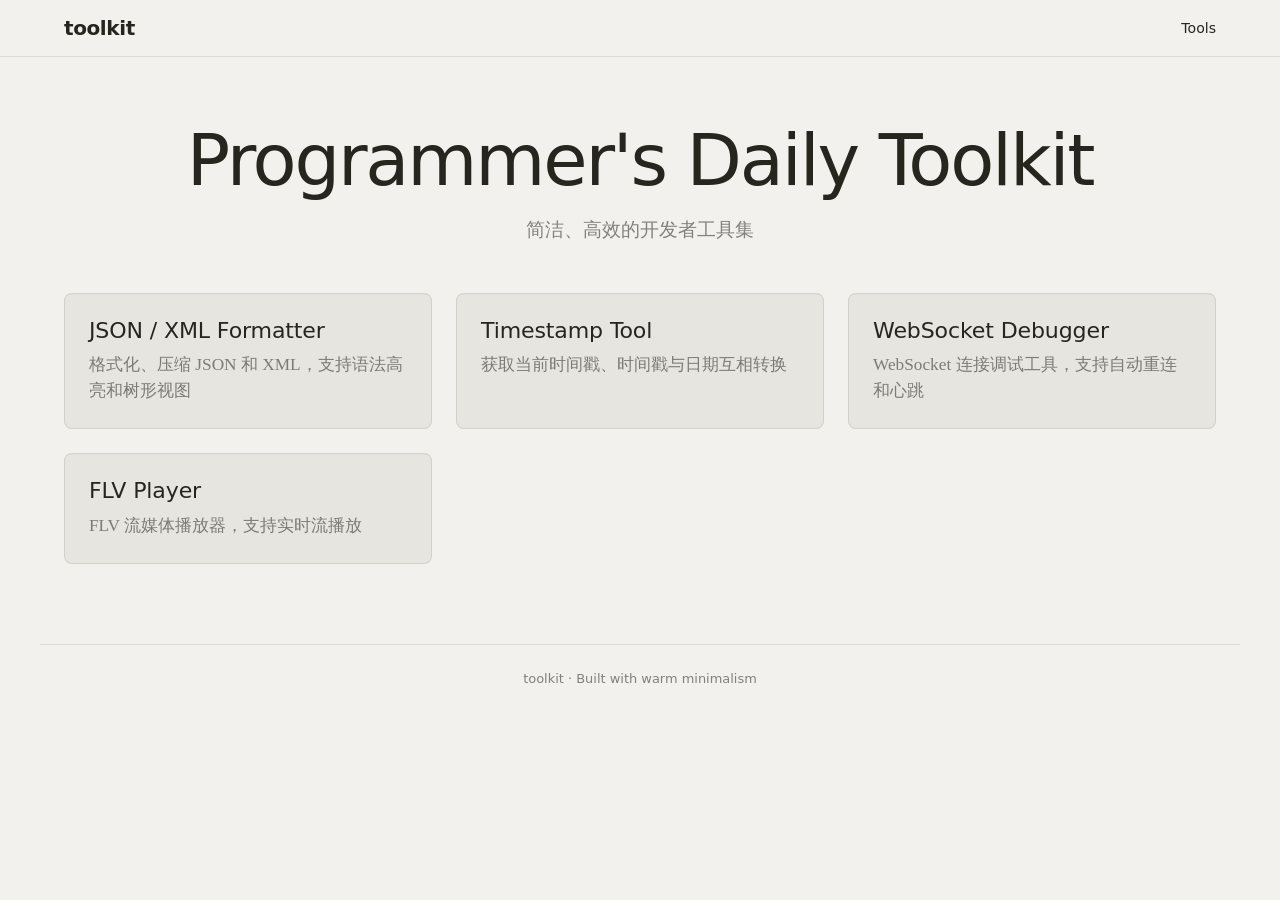
==== index.html @ c49cd0aa "init" ====
<!doctype html>
<html lang="zh-CN">
  <head>
    <meta charset="UTF-8" />
    <meta name="viewport" content="width=device-width, initial-scale=1.0" />
    <title>toolkit - Programmer's Daily Toolkit</title>
    <link rel="stylesheet" href="css/style.css" />
  </head>
  <body>
    <nav class="nav">
      <div class="container nav__inner">
        <a href="index.html" class="nav__brand">toolkit</a>
        <ul class="nav__links">
          <li><a href="index.html" class="nav__link">Tools</a></li>
        </ul>
      </div>
    </nav>

    <main class="container" style="padding-top: 64px; padding-bottom: 80px">
      <div style="text-align: center; margin-bottom: 48px">
        <h1 style="margin-bottom: 16px">Programmer's Daily Toolkit</h1>
        <p
          style="
            font-family: var(--font-serif);
            font-size: 1.2rem;
            color: rgba(38, 37, 30, 0.55);
          "
        >
          简洁、高效的开发者工具集
        </p>
      </div>

      <div class="tools-grid">
        <a href="tools/json-xml-formatter/index.html" class="tool-card">
          <h3 class="tool-card__title">JSON / XML Formatter</h3>
          <p class="tool-card__desc">
            格式化、压缩 JSON 和 XML，支持语法高亮和树形视图
          </p>
        </a>
        <a href="tools/timestamp-tool/index.html" class="tool-card">
          <h3 class="tool-card__title">Timestamp Tool</h3>
          <p class="tool-card__desc">
            获取当前时间戳、时间戳与日期互相转换
          </p>
        </a>
        <a href="tools/websocket-debugger/index.html" class="tool-card">
          <h3 class="tool-card__title">WebSocket Debugger</h3>
          <p class="tool-card__desc">
            WebSocket 连接调试工具，支持自动重连和心跳
          </p>
        </a>
        <a href="tools/stream-player/index.html" class="tool-card">
          <h3 class="tool-card__title">FLV Player</h3>
          <p class="tool-card__desc">
            FLV 流媒体播放器，支持实时流播放
          </p>
        </a>
      </div>
    </main>

    <footer
      class="container"
      style="
        text-align: center;
        padding: 24px 0;
        border-top: 1px solid var(--border-primary);
      "
    >
      <p style="font-size: 0.81rem; color: rgba(38, 37, 30, 0.55)">
        toolkit · Built with warm minimalism
      </p>
    </footer>
  </body>
</html>
---- css/style.css ----
/* ============================================
   Global Styles - Cursor-inspired Design System
   ============================================ */

/* CSS Variables */
:root {
  --color-dark: #26251e;
  --color-cream: #f2f1ed;
  --color-light: #e6e5e0;
  --color-surface-100: #f7f7f4;
  --color-surface-300: #ebeae5;
  --color-surface-400: #e6e5e0;
  --color-surface-500: #e1e0db;
  --color-accent: #f54e00;
  --color-error: #cf2d56;
  --color-success: #1f8a65;
  --color-gold: #c08532;
  --border-primary: rgba(38, 37, 30, 0.1);
  --border-medium: rgba(38, 37, 30, 0.2);
  --border-strong: rgba(38, 37, 30, 0.55);
  --shadow-card: rgba(0,0,0,0.14) 0px 28px 70px, rgba(0,0,0,0.1) 0px 14px 32px, rgba(38, 37, 30, 0.1) 0px 0px 0px 1px;
  --shadow-ambient: rgba(0,0,0,0.02) 0px 0px 16px, rgba(0,0,0,0.008) 0px 0px 8px;
  --shadow-focus: rgba(0,0,0,0.1) 0px 4px 12px;
  --radius-sm: 4px;
  --radius-md: 8px;
  --radius-lg: 10px;
  --radius-pill: 9999px;
  --font-display: system-ui, -apple-system, Segoe UI, Helvetica Neue, Arial, sans-serif;
  --font-serif: Georgia, Iowan Old Style, Palatino Linotype, ui-serif, serif;
  --font-mono: ui-monospace, SFMono-Regular, Menlo, Monaco, Consolas, Liberation Mono, Courier New, monospace;
  --transition-color: 150ms ease;
  --transition-shadow: 200ms ease;
  --sidebar-width: 240px;
}

/* Reset & Base */
*, *::before, *::after {
  box-sizing: border-box;
  margin: 0;
  padding: 0;
}

html {
  font-size: 16px;
  scroll-behavior: smooth;
}

body {
  font-family: var(--font-display);
  font-weight: 400;
  line-height: 1.5;
  color: var(--color-dark);
  background-color: var(--color-cream);
  -webkit-font-smoothing: antialiased;
  -moz-osx-font-smoothing: grayscale;
}

a {
  color: var(--color-accent);
  text-decoration: none;
  transition: color var(--transition-color);
}

a:hover {
  color: var(--color-error);
}

/* Typography */
h1, h2, h3, h4, h5, h6 {
  font-weight: 400;
  line-height: 1.2;
  letter-spacing: -0.02em;
  color: var(--color-dark);
}

h1 {
  font-size: 4.5rem;
  line-height: 1.1;
  letter-spacing: -0.03em;
}

h2 {
  font-size: 2.25rem;
  letter-spacing: -0.02em;
}

h3 {
  font-size: 1.63rem;
  letter-spacing: -0.0125em;
}

h4 {
  font-size: 1.38rem;
}

p {
  font-size: 1rem;
  line-height: 1.5;
  color: rgba(38, 37, 30, 0.55);
}

code {
  font-family: var(--font-mono);
  font-size: 0.75rem;
  line-height: 1.67;
}

/* Layout */
.container {
  max-width: 1200px;
  margin: 0 auto;
  padding: 0 24px;
}

/* Sidebar Layout */
.sidebar-layout {
  display: flex;
  min-height: calc(100vh - 57px);
}

.sidebar {
  width: var(--sidebar-width);
  flex-shrink: 0;
  background: var(--color-surface-400);
  border-right: 1px solid var(--border-primary);
  padding: 24px 0;
  overflow-y: auto;
}

.sidebar__header {
  padding: 0 20px 16px;
  border-bottom: 1px solid var(--border-primary);
  margin-bottom: 8px;
}

.sidebar__title {
  font-size: 0.81rem;
  font-weight: 600;
  color: rgba(38, 37, 30, 0.55);
  text-transform: uppercase;
  letter-spacing: 0.08em;
}

.sidebar__list {
  list-style: none;
}

.sidebar__item {
  display: block;
}

.sidebar__link {
  display: block;
  padding: 10px 20px;
  font-size: 0.94rem;
  color: rgba(38, 37, 30, 0.7);
  text-decoration: none;
  transition: all var(--transition-color);
  border-left: 2px solid transparent;
}

.sidebar__link:hover {
  color: var(--color-dark);
  background: var(--color-surface-300);
}

.sidebar__link.active {
  color: var(--color-dark);
  background: var(--color-cream);
  border-left-color: var(--color-accent);
}

.sidebar__link-icon {
  display: inline-block;
  width: 20px;
  margin-right: 10px;
  opacity: 0.6;
}

.sidebar__content {
  flex: 1;
  padding: 32px 32px 48px;
  overflow-y: auto;
  min-width: 0;
}

/* Buttons */
.btn {
  display: inline-flex;
  align-items: center;
  justify-content: center;
  font-family: var(--font-display);
  font-size: 0.88rem;
  font-weight: 400;
  line-height: 1;
  padding: 10px 14px;
  border: none;
  border-radius: var(--radius-md);
  cursor: pointer;
  transition: color var(--transition-color), box-shadow var(--transition-shadow);
}

.btn:focus {
  outline: none;
  box-shadow: var(--shadow-focus);
}

.btn-primary {
  background: var(--color-surface-300);
  color: var(--color-dark);
}

.btn-primary:hover {
  color: var(--color-error);
}

.btn-secondary {
  background: var(--color-surface-400);
  color: rgba(38, 37, 30, 0.6);
  border-radius: var(--radius-pill);
  padding: 3px 8px;
}

.btn-secondary:hover {
  color: var(--color-error);
}

.btn-ghost {
  background: rgba(38, 37, 30, 0.06);
  color: rgba(38, 37, 30, 0.55);
  padding: 6px 12px;
}

.btn-ghost:hover {
  color: var(--color-error);
}

.btn-small {
  padding: 6px 10px;
  font-size: 0.81rem;
}

/* Cards */
.card {
  background: var(--color-surface-400);
  border: 1px solid var(--border-primary);
  border-radius: var(--radius-md);
  padding: 24px;
  transition: box-shadow var(--transition-shadow);
}

.card:hover {
  box-shadow: var(--shadow-card);
}

/* Inputs */
.input,
.textarea {
  font-family: var(--font-display);
  font-size: 1rem;
  color: var(--color-dark);
  background: transparent;
  border: 1px solid var(--border-primary);
  border-radius: var(--radius-sm);
  padding: 8px 12px;
  transition: border-color var(--transition-color);
}

.input:focus,
.textarea:focus {
  outline: none;
  border-color: var(--border-medium);
}

.textarea {
  font-family: var(--font-mono);
  font-size: 0.75rem;
  line-height: 1.67;
  resize: vertical;
}

/* Navigation */
.nav {
  position: sticky;
  top: 0;
  z-index: 100;
  background: var(--color-cream);
  border-bottom: 1px solid var(--border-primary);
  backdrop-filter: blur(8px);
}

.nav__inner {
  display: flex;
  align-items: center;
  justify-content: space-between;
  height: 56px;
}

.nav__brand {
  font-size: 1.25rem;
  font-weight: 700;
  color: var(--color-dark);
  letter-spacing: -0.02em;
}

.nav__links {
  display: flex;
  align-items: center;
  gap: 24px;
  list-style: none;
}

.nav__link {
  font-size: 0.88rem;
  font-weight: 500;
  color: var(--color-dark);
}

.nav__link:hover {
  color: var(--color-accent);
}

/* Tool Cards Grid */
.tools-grid {
  display: grid;
  grid-template-columns: repeat(auto-fill, minmax(280px, 1fr));
  gap: 24px;
  margin-top: 32px;
}

.tool-card {
  display: flex;
  flex-direction: column;
  background: var(--color-surface-400);
  border: 1px solid var(--border-primary);
  border-radius: var(--radius-md);
  padding: 24px;
  transition: box-shadow var(--transition-shadow);
  cursor: pointer;
  text-decoration: none;
  color: inherit;
}

.tool-card:hover {
  box-shadow: var(--shadow-card);
}

.tool-card__title {
  font-size: 1.38rem;
  font-weight: 400;
  letter-spacing: -0.00625em;
  margin-bottom: 8px;
}

.tool-card__desc {
  font-family: var(--font-serif);
  font-size: 1.08rem;
  color: rgba(38, 37, 30, 0.55);
  flex: 1;
}

/* Utility */
.text-center { text-align: center; }
.text-muted { color: rgba(38, 37, 30, 0.55); }
.mt-1 { margin-top: 8px; }
.mt-2 { margin-top: 16px; }
.mt-3 { margin-top: 24px; }
.mt-4 { margin-top: 32px; }
.mb-1 { margin-bottom: 8px; }
.mb-2 { margin-bottom: 16px; }
.mb-3 { margin-bottom: 24px; }
.mb-4 { margin-bottom: 32px; }

/* Responsive */
@media (max-width: 900px) {
  .sidebar {
    position: fixed;
    left: -100%;
    top: 57px;
    bottom: 0;
    z-index: 99;
    transition: left 200ms ease;
  }

  .sidebar.open {
    left: 0;
  }

  .sidebar__content {
    padding: 24px 16px;
  }
}

@media (max-width: 768px) {
  h1 { font-size: 2.25rem; }
  h2 { font-size: 1.63rem; }
  h3 { font-size: 1.38rem; }
  .container { padding: 0 16px; }
  .tools-grid { grid-template-columns: 1fr; }
}

@media (max-width: 600px) {
  h1 { font-size: 1.63rem; }
  .nav__links { gap: 12px; }
}
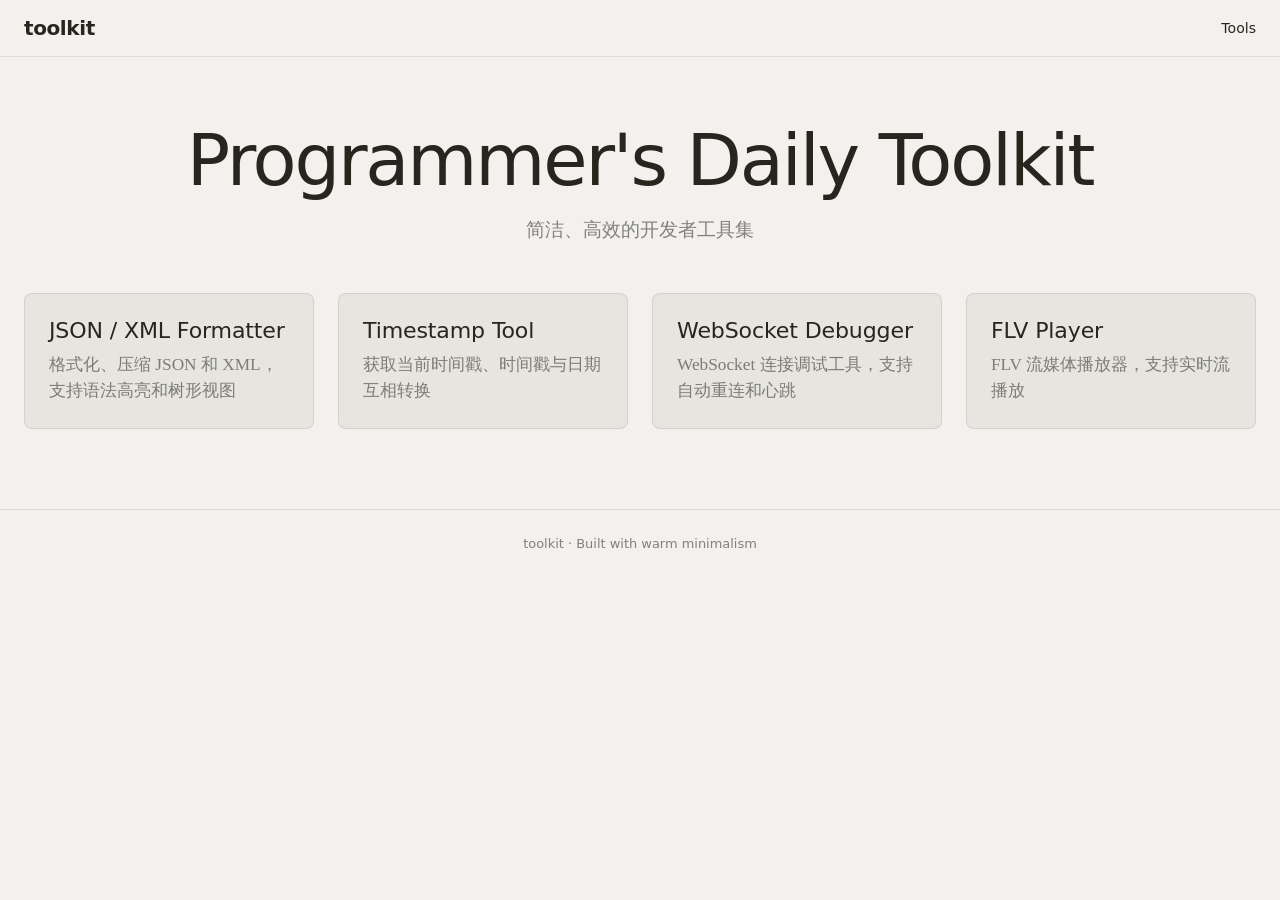
==== commit 040c2ff7: "json调整" ====
--- a/index.html
+++ b/index.html
@@ -5,6 +5,7 @@
     <meta name="viewport" content="width=device-width, initial-scale=1.0" />
     <title>toolkit - Programmer's Daily Toolkit</title>
     <link rel="stylesheet" href="css/style.css" />
+    <link rel="icon" href="favicon.ico" />
   </head>
   <body>
     <nav class="nav">
--- a/css/style.css
+++ b/css/style.css
@@ -107,7 +107,7 @@
 
 /* Layout */
 .container {
-  max-width: 1200px;
+  max-width: 1500px;
   margin: 0 auto;
   padding: 0 24px;
 }
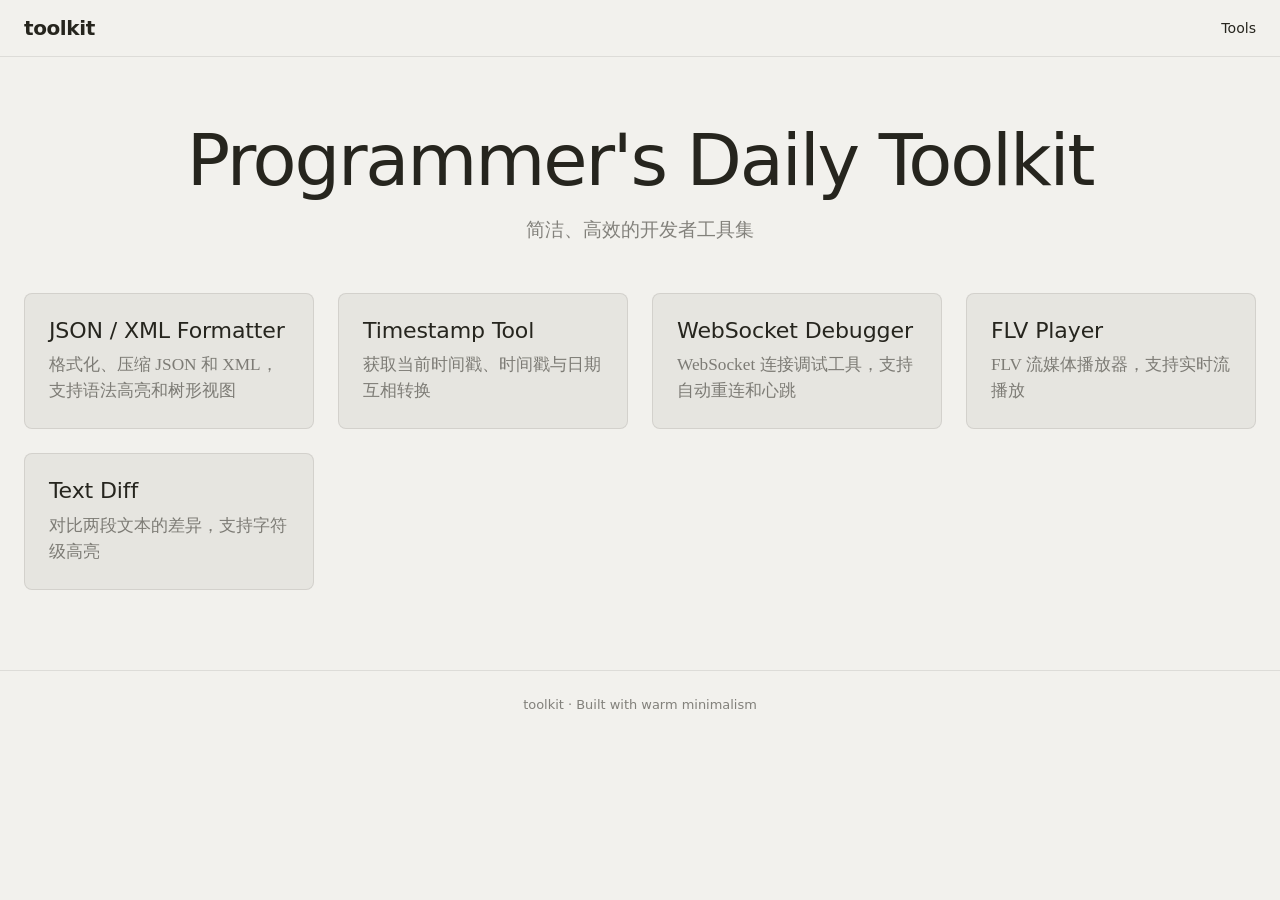
==== commit 7aad21a0: "feat: register text-diff tool in sidebar and homepage" ====
--- a/index.html
+++ b/index.html
@@ -56,6 +56,12 @@
             FLV 流媒体播放器，支持实时流播放
           </p>
         </a>
+        <a href="tools/text-diff/index.html" class="tool-card">
+          <h3 class="tool-card__title">Text Diff</h3>
+          <p class="tool-card__desc">
+            对比两段文本的差异，支持字符级高亮
+          </p>
+        </a>
       </div>
     </main>
 
